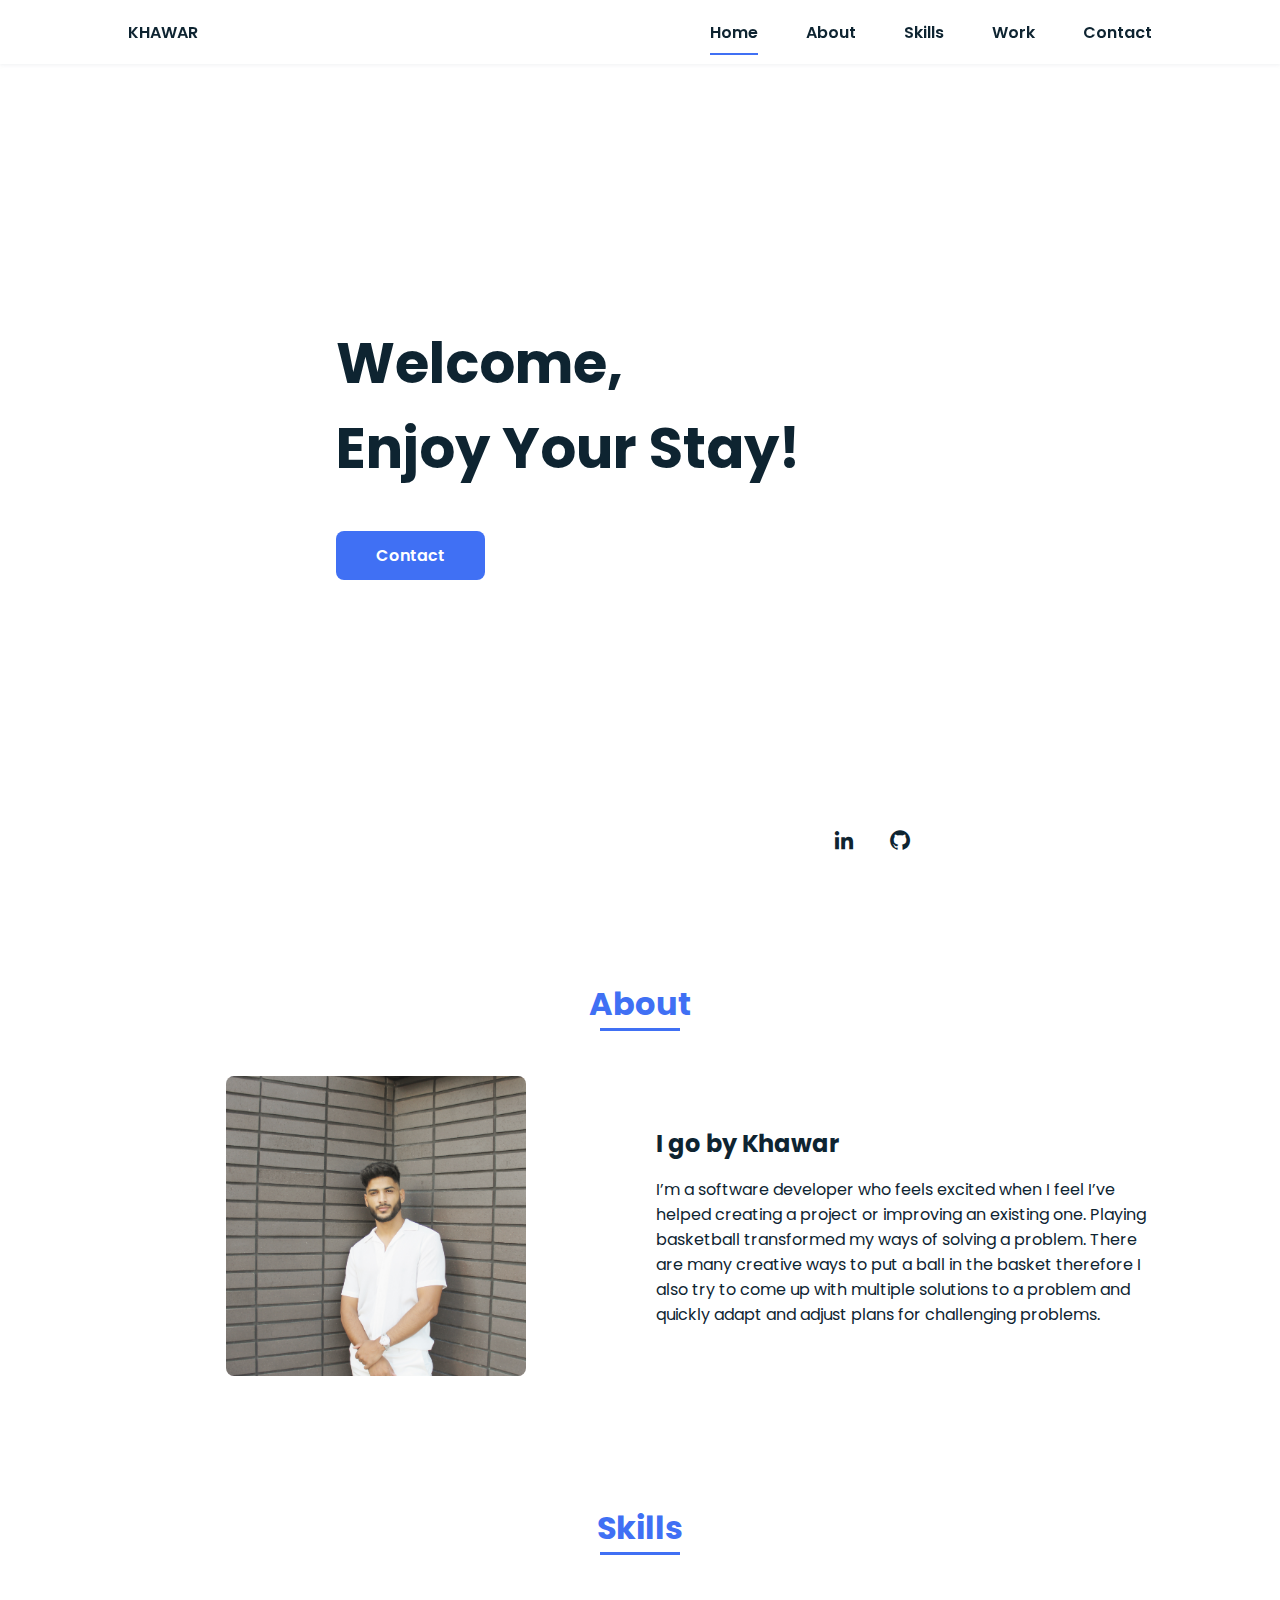
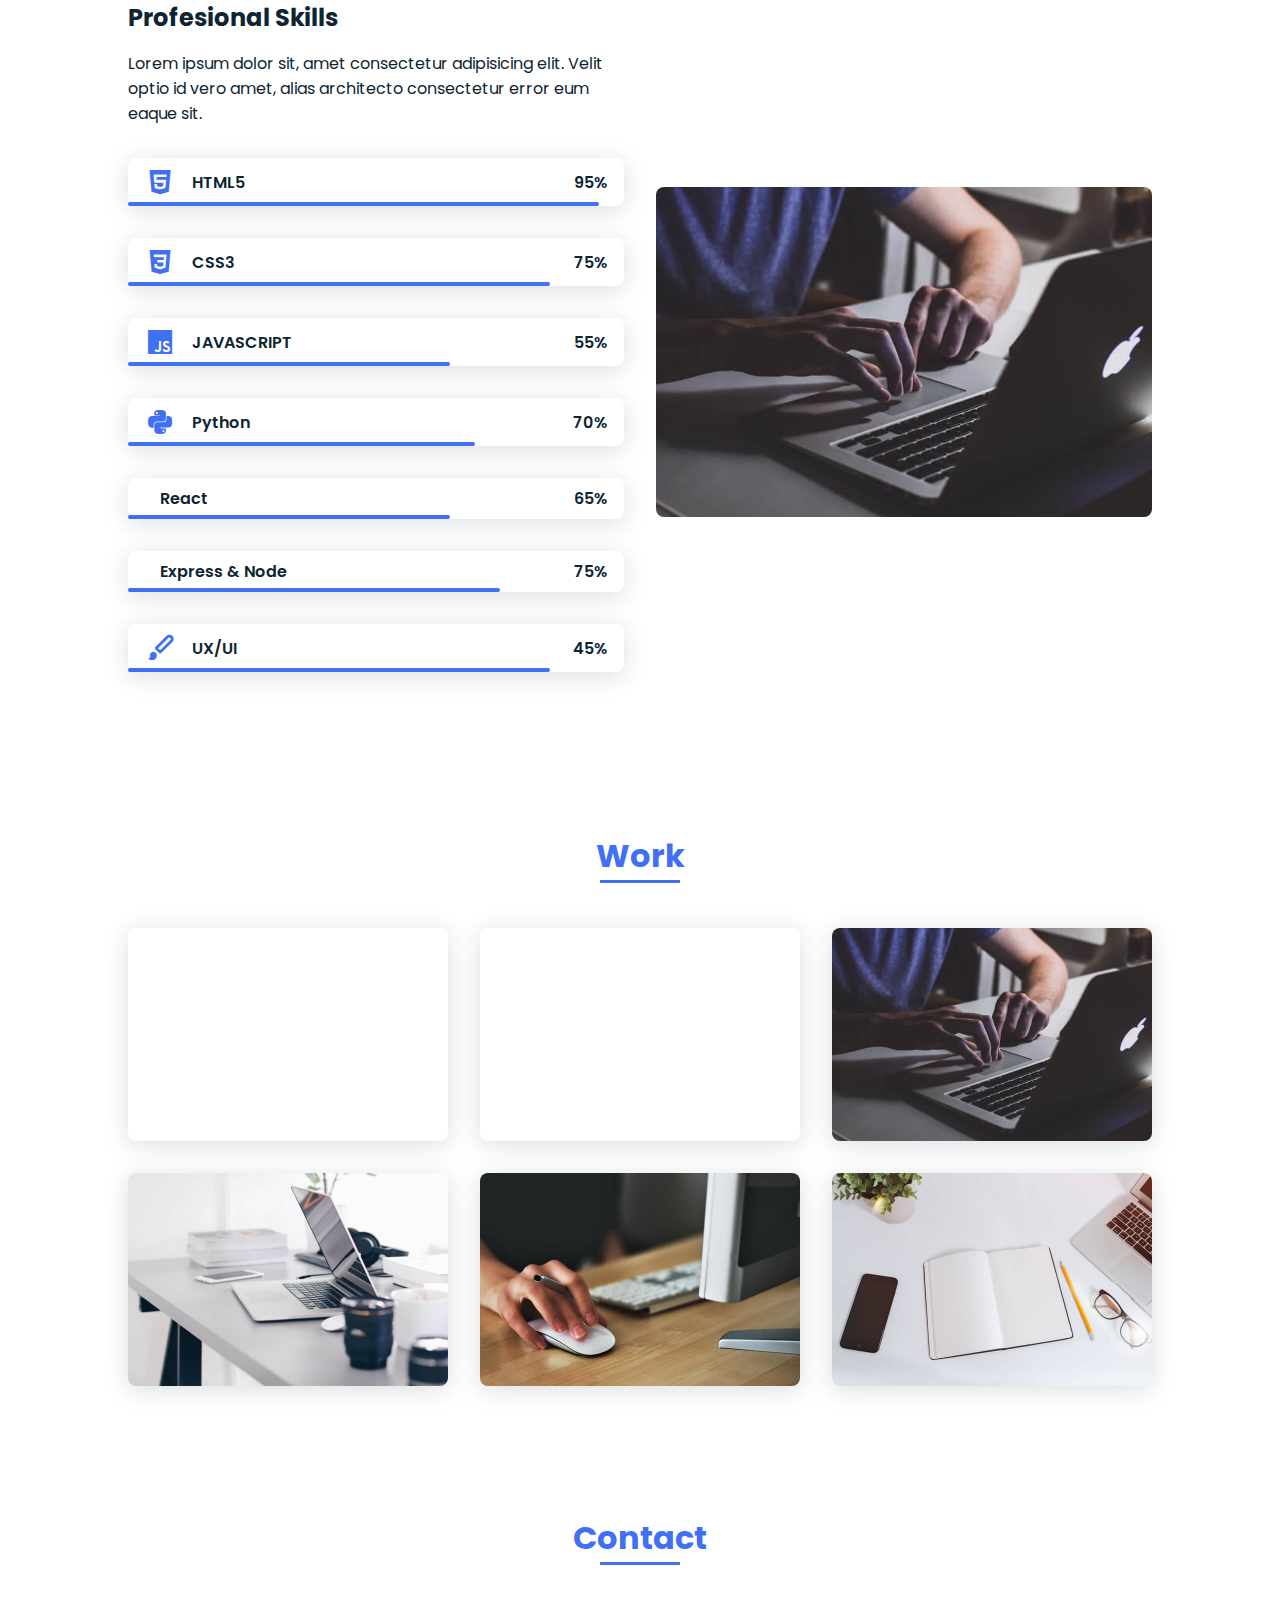
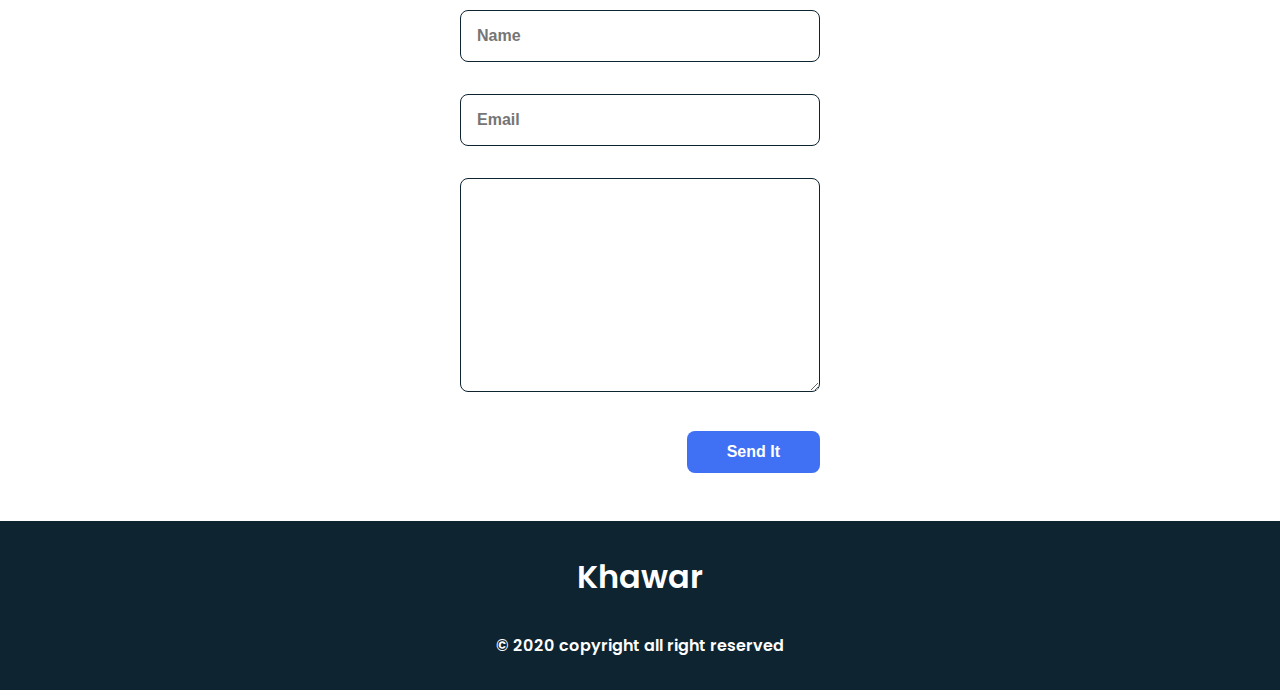
==== index.html @ 3abbe313 "wip second commit" ====
<!DOCTYPE html>
<html lang="en">
    <head>
        <meta charset="UTF-8">
        <meta name="viewport" content="width=device-width, initial-scale=1.0">

        <link rel="stylesheet" href="assets/css/styles.css">

        <!-- =====BOX ICONS===== -->
        <link href='https://cdn.jsdelivr.net/npm/boxicons@2.0.5/css/boxicons.min.css' rel='stylesheet'>

        <title>KHAWAR'S PORTFOLIO</title>
    </head>
    <body>
        <!--===== HEADER =====-->
        <header class="l-header">
            <nav class="nav bd-grid">
                <div>
                    <a href="#" class="nav__logo">KHAWAR</a>
                </div>

               

                <div class="nav__menu" id="nav-menu">
                    <ul class="nav__list">
                        <li class="nav__item"><a href="#home" class="nav__link active">Home</a></li>
                        <li class="nav__item"><a href="#about" class="nav__link">About</a></li>
                        <li class="nav__item"><a href="#skills" class="nav__link">Skills</a></li>
                        <li class="nav__item"><a href="#work" class="nav__link">Work</a></li>
                        <li class="nav__item"><a href="#contact" class="nav__link">Contact</a></li>
                    </ul>
                </div>

                <div class="nav__toggle" id="nav-toggle">
                    <i class='bx bx-menu'></i>
                </div>
            </nav>
        </header>

        <main class="l-main">
            <!--===== HOME =====-->
            <section class="home bd-grid" id="home">
                <div class="home__data">
                    <h1 class="home__title">Welcome,<br>Enjoy Your Stay!</h1>

                    <a href="#contact" class="button">Contact</a>
                </div>

                <div class="home__social">
                    <a href="https://www.linkedin.com/in/khawarrr" class="home__social-icon"><i class='bx bxl-linkedin'></i></a>
                    <a href="https://github.com/khawarrr" class="home__social-icon"><i class='bx bxl-github' ></i></a>
                </div>

            </section>

            <!--===== ABOUT =====-->
            <section class="about section " id="about">
                <h2 class="section-title">About</h2>

                <div class="about__container bd-grid">
                    <div class="about__img">
                        <img src="assets/img/profile.JPG" alt="">
                    </div>
                    
                    <div>
                        <h2 class="about__subtitle">I go by Khawar</h2>
                        <p class="about__text">I’m a software developer who feels excited when I feel I’ve helped creating a project 
                            or improving an existing one. Playing basketball transformed my ways of solving a problem. 
                            There are many creative ways to put a ball in the basket therefore I also try to come up with multiple
                             solutions to a problem and quickly adapt and adjust plans for challenging problems.</p>           
                    </div>                                   
                </div>
            </section>

            <!--===== SKILLS =====-->
            <section class="skills section" id="skills">
                <h2 class="section-title">Skills</h2>

                <div class="skills__container bd-grid">          
                    <div>
                        <h2 class="skills__subtitle">Profesional Skills</h2>
                        <p class="skills__text">Lorem ipsum dolor sit, amet consectetur adipisicing elit. Velit optio id vero amet, alias architecto consectetur error eum eaque sit.</p>
                        <div class="skills__data">
                            <div class="skills__names">
                                <i class='bx bxl-html5 skills__icon'></i>
                                <span class="skills__name">HTML5</span>
                            </div>
                            <div class="skills__bar skills__html">

                            </div>
                            <div>
                                <span class="skills__percentage">95%</span>
                            </div>
                        </div>
                        <div class="skills__data">
                            <div class="skills__names">
                                <i class='bx bxl-css3 skills__icon'></i>
                                <span class="skills__name">CSS3</span>
                            </div>
                            <div class="skills__bar skills__css">
                                
                            </div>
                            <div>
                                <span class="skills__percentage">75%</span>
                            </div>
                        </div>
                        <div class="skills__data">
                            <div class="skills__names">
                                <i class='bx bxl-javascript skills__icon' ></i>
                                <span class="skills__name">JAVASCRIPT</span>
                            </div>
                            <div class="skills__bar skills__js">
                                
                            </div>
                            <div>
                                <span class="skills__percentage">55%</span>
                            </div>
                        </div>
                        <div class="skills__data">
                            <div class="skills__names">
                                <i class='bx bxl-python skills__icon'></i>
                                <span class="skills__name">Python</span>
                            </div>
                            <div class="skills__bar skills__python">
                                
                            </div>
                            <div>
                                <span class="skills__percentage">70%</span>
                            </div>
                        </div>
                        <div class="skills__data">
                            <div class="skills__names">
                                <i class='bx  skills__icon'></i>
                                <span class="skills__name">React</span>
                            </div>
                            <div class="skills__bar skills__react">
                                
                            </div>
                            <div>
                                <span class="skills__percentage">65%</span>
                            </div>
                        </div>
                        <div class="skills__data">
                            <div class="skills__names">
                                <i class='bx  skills__icon'></i>
                                <span class="skills__name">Express & Node</span>
                            </div>
                            <div class="skills__bar skills__en">
                                
                            </div>
                            <div>
                                <span class="skills__percentage">75%</span>
                            </div>
                        </div>
                        <div class="skills__data">
                            <div class="skills__names">
                                <i class='bx bxs-paint skills__icon'></i>
                                <span class="skills__name">UX/UI</span>
                            </div>
                            <div class="skills__bar skills__ux">
                                
                            </div>
                            <div>
                                <span class="skills__percentage">45%</span>
                            </div>
                        </div>
                    </div>
                    
                    <div>              
                        <img src="assets/img/work3.jpg" alt="" class="skills__img">
                    </div>
                </div>
            </section>

            <!--===== WORK =====-->
            <section class="work section" id="work">
                <h2 class="section-title">Work</h2>

                <div class="work__container bd-grid">
                    <div class="work__img">
                        <a href="https://github.com/khawarrr/project1_minesweeper">
                        <img src="https://i.imgur.com/nJVCCZ7.png" alt=""></a>
                    </div>
                    <div class="work__img">
                        <a href="https://github.com/khawarrr/meme-project2">
                        <img src="https://i.imgur.com/jsTrEx3.png" alt=""></a>
                    </div>
                    <div class="work__img">
                        <img src="assets/img/work3.jpg" alt="">
                    </div>
                    <div class="work__img">
                        <img src="assets/img/work4.jpg" alt="">
                    </div>
                    <div class="work__img">
                        <img src="assets/img/work5.jpg" alt="">
                    </div>
                    <div class="work__img">
                        <img src="assets/img/work6.jpg" alt="">
                    </div>
                </div>
            </section>

            <!--===== CONTACT =====-->
            <section class="contact section" id="contact">
                <h2 class="section-title">Contact</h2>

                <div class="contact__container bd-grid">
                    <form action="" class="contact__form">
                        <input type="text" placeholder="Name" class="contact__input">
                        <input type="mail" placeholder="Email" class="contact__input">
                        <textarea name="" id="" cols="0" rows="10" class="contact__input"></textarea>
                        <input type="button" value="Send It" class="contact__button button">
                    </form>
                </div>
            </section>
        </main>

        <!--===== FOOTER =====-->
        <footer class="footer">
            <p class="footer__title">Khawar</p>
            <!-- <div class="footer__social">
                <a href="#" class="footer__icon"><i class='bx bxl-facebook' ></i></a>
                <a href="#" class="footer__icon"><i class='bx bxl-instagram' ></i></a>
                <a href="#" class="footer__icon"><i class='bx bxl-twitter' ></i></a>
            </div> -->
            <p>&#169; 2020 copyright all right reserved</p>
        </footer>


        <!--===== SCROLL REVEAL =====-->
        <script src="https://unpkg.com/scrollreveal"></script>

        <!--===== MAIN JS =====-->
        <script src="assets/js/main.js"></script>
    </body>
</html>
---- assets/css/styles.css ----
/*===== GOOGLE FONTS =====*/
@import url("https://fonts.googleapis.com/css2?family=Poppins:wght@400;600;700&display=swap");
/*===== VARIABLES CSS =====*/
:root{
  --header-height: 3rem;
  --font-semi: 600;
}

/*===== Colores =====*/
:root{
  --first-color: #4070F4;
  --second-color: #0E2431;
}




/*===== Fuente y tipografia =====*/
:root{
  --body-font: 'Poppins', sans-serif;
  --big-font-size: 2rem;
  --h2-font-size: 1.25rem;
  --normal-font-size: 0.938rem;
}
@media screen and (min-width: 768px){
  :root{
    --big-font-size: 3.5rem;
    --h2-font-size: 2rem;
    --normal-font-size: 1rem;
  }
}

/*===== Margenes =====*/
:root{
  --mb-1: 0.5rem;
  --mb-2: 1rem;
  --mb-3: 1.5rem;
  --mb-4: 2rem;
  --mb-5: 2.5rem;
  --mb-6: 3rem;
}

/*===== z index =====*/
:root{
  --z-back: -10;
  --z-normal: 1;
  --z-tooltip: 10;
  --z-fixed: 100;
}

/*===== BASE =====*/
*,::before,::after{
  box-sizing: border-box;
}
html{
  scroll-behavior: smooth;
}
body{
  margin: var(--header-height) 0 0 0;
  font-family: var(--body-font);
  font-size: var(--normal-font-size);
  color: var(--second-color);
}
h1,h2,p{
  margin: 0;
}
ul{
  margin: 0;
  padding: 0;
  list-style: none;
}
a{
  text-decoration: none;
}
img{
  max-width: 100%;
  height: auto;
  display: block;
}

/*===== CLASS CSS ===== */
.section-title{
  position: relative;
  font-size: var(--h2-font-size);
  color: var(--first-color);
  margin-top: var(--mb-2);
  margin-bottom: var(--mb-4);
  text-align: center;
}
.section-title::after{
  position: absolute;
  content: "";
  width: 64px;
  height: 0.18rem;
  left: 0;
  right: 0;
  margin: auto;
  top: 2rem;
  background-color: var(--first-color);
}
.section{
  padding-top: 3rem;
  padding-bottom: 2rem;
}

/*===== LAYOUT =====*/
.bd-grid{
  max-width: 1024px;
  display: grid;
  grid-template-columns: 100%;
  grid-column-gap: 2rem;
  width: calc(100% - 2rem);
  margin-left: var(--mb-2);
  margin-right: var(--mb-2);
}
.l-header{
  width: 100%;
  position: fixed;
  top: 0;
  left: 0;
  z-index: var(--z-fixed);
  background-color: #fff;
  box-shadow: 0 1px 4px rgba(146,161,176,.15);
}

/*===== NAV =====*/
.nav{
  height: var(--header-height);
  display: flex;
  justify-content: space-between;
  align-items: center;
  font-weight: var(--font-semi);
}
@media screen and (max-width: 768px){
  .nav__menu{
    position: fixed;
    top: var(--header-height);
    right: -100%;
    width: 80%;
    height: 100%;
    padding: 2rem;
    background-color: var(--second-color);
    transition: .5s;
  }
}
.nav__item{
  margin-bottom: var(--mb-4);
}
.nav__link{
  position: relative;
  color: #fff;
}
.nav__link:hover{
  position: relative;
}
.nav__link:hover::after{
  position: absolute;
  content: "";
  width: 100%;
  height: 0.18rem;
  left: 0;
  top: 2rem;
  background-color: var(--first-color);
}
.nav__logo{
  color: var(--second-color);
}
.nav__toggle{
  color: var(--second-color);
  font-size: 1.5rem;
  cursor: pointer;
}

/*Active menu*/
.active::after{
  position: absolute;
  content: "";
  width: 100%;
  height: 0.18rem;
  left: 0;
  top: 2rem;
  background-color: var(--first-color);
}

/*=== Show menu ===*/
.show{
  right: 0;
}

/*===== HOME =====*/
.home{
  height: calc(100vh - 3rem);
  row-gap: 1rem;
}
.home__data{
  align-self: center;
}
.home__title{
  font-size: var(--big-font-size);
  margin-bottom: var(--mb-5);
}
.home__title-color{
  color: var(--first-color);
}
.home__social{
  display: flex;
  flex-direction: column;
}
.home__social-icon{
  width: max-content;
  margin-bottom: var(--mb-2);
  font-size: 1.5rem;
  color: var(--second-color);
}
.home__social-icon:hover{
  color: var(--first-color);
}
.home__img{
  position: absolute;
  right: 0;
  bottom: 0;
  width: 295px;
}

/*BUTTONS*/
.button{
  display: inline-block;
  background-color: var(--first-color);
  color: #fff;
  padding: .75rem 2.5rem;
  font-weight: var(--font-semi);
  border-radius: .5rem;
}
.button:hover{
  box-shadow: 0 10px 36px rgba(0,0,0,.15);
}

/* ===== ABOUT =====*/
.about__container{
  row-gap: 2rem;
  text-align: center;
}
.about__subtitle{
  margin-bottom: var(--mb-2);
}
.about__img{
  justify-self: center;
}
.about__img img{
  width: 200px;
  border-radius: .5rem;
}

/* ===== SKILLS =====*/
.skills__container{
  row-gap: 2rem;
  text-align: center;
}
.skills__subtitle{
  margin-bottom: var(--mb-2);
}
.skills__text{
  margin-bottom: var(--mb-4);
}
.skills__data{
  display: flex;
  justify-content: space-between;
  align-items: center;
  position: relative;
  font-weight: var(--font-semi);
  padding: .5rem 1rem;
  margin-bottom: var(--mb-4);
  border-radius: .5rem;
  box-shadow: 0 4px 25px rgba(14,36,49,.15);
}
.skills__icon{
  font-size: 2rem;
  margin-right: var(--mb-2);
  color: var(--first-color);
}
.skills__names{
  display: flex;
  align-items: center;
}
.skills__bar{
  position: absolute;
  left: 0;
  bottom: 0;
  background-color: var(--first-color);
  height: .25rem;
  border-radius: .5rem;
  z-index: var(--z-back);
}
.skills__html{
  width: 95%;
}
.skills__css{
  width: 85%;
}
.skills__js{
  width: 65%;
}
.skills__python{
  width: 70%;
}
.skills__react{
  width: 65%;
}
.skills__en{
  width: 75%;
}
.skills__ux{
  width: 85%;
}
.skills__img{
  border-radius: .5rem;
}

/* ===== WORK =====*/
.work__container{
  row-gap: 2rem;
}
.work__img{
  box-shadow: 0 4px 25px rgba(14,36,49,.15);
  border-radius: .5rem;
  overflow: hidden;
}
.work__img img{
  transition: 1s;
  cursor: pointer;
}
.work__img img:hover{
  transform: scale(1.1);
}

/* ===== CONTACT =====*/
.contact__input{
  width: 100%;
  font-size: var(--normal-font-size);
  font-weight: var(--font-semi);
  padding: 1rem;
  border-radius: .5rem;
  border: 1.5px solid var(--second-color);
  outline: none;
  margin-bottom: var(--mb-4);
}
.contact__button{
  display: block;
  border: none;
  outline: none;
  font-size: var(--normal-font-size);
  cursor: pointer;
  margin-left: auto;
}

/* ===== FOOTER =====*/
.footer{
  background-color: var(--second-color);
  color: #fff;
  text-align: center;
  font-weight: var(--font-semi);
  padding: 2rem 0;
}
.footer__title{
  font-size: 2rem;
  margin-bottom: var(--mb-4);
}
.footer__social{
  margin-bottom: var(--mb-4);
}
.footer__icon{
  font-size: 1.5rem;
  color: #fff;
  margin: 0 var(--mb-2)
}

/* ===== MEDIA QUERIES=====*/
@media screen and (min-width: 768px){
  body{
    margin: 0;
  }
  .section{
    padding-top: 4rem;
    padding-bottom: 3rem;
  }
  .section-title{
    margin-bottom: var(--mb-6);
  }
  .section-title::after{
    width: 80px;
    top: 3rem;
  }

  .nav{
    height: calc(var(--header-height) + 1rem);
  }
  .nav__list{
    display: flex;
    padding-top: 0;
  }
  .nav__item{
    margin-left: var(--mb-6);
    margin-bottom: 0;
  }
  .nav__toggle{
    display: none;
  }
  .nav__link{
    color: var(--second-color);
  }

  .home{
    height: 100vh;
    display: flex;
    justify-content: center;
    align-items: center;
  }
  
  .home__social{
    padding-top: 0;
    padding-bottom: 2.5rem;
    flex-direction: row;
    align-self: flex-end;
  }
  .home__social-icon{
    margin-bottom: 0;
    margin-right: var(--mb-4);
  }
  .home__img{
    width: 457px;
    bottom: 15%;
  }

  .about__container, .skills__container{
    grid-template-columns: repeat(2,1fr);
    align-items: center;
    text-align: initial;
  }
  .about__img img{
    width: 300px;
  }
  .work__container{
    grid-template-columns: repeat(3, 1fr);
    grid-template-rows: repeat(2,1fr);
    column-gap: 2rem;
  }
  .work__container > img{
  max-width:100%;
  max-height:100%;
  }

  .contact__form{
    width: 360px;
  }
  .contact__container{
    justify-items: center;
  }
}

@media screen and (min-width: 1024px){
  .bd-grid{
    margin-left: auto;
    margin-right: auto;
  }
  .home__img{
    right: 10%;
  }
}
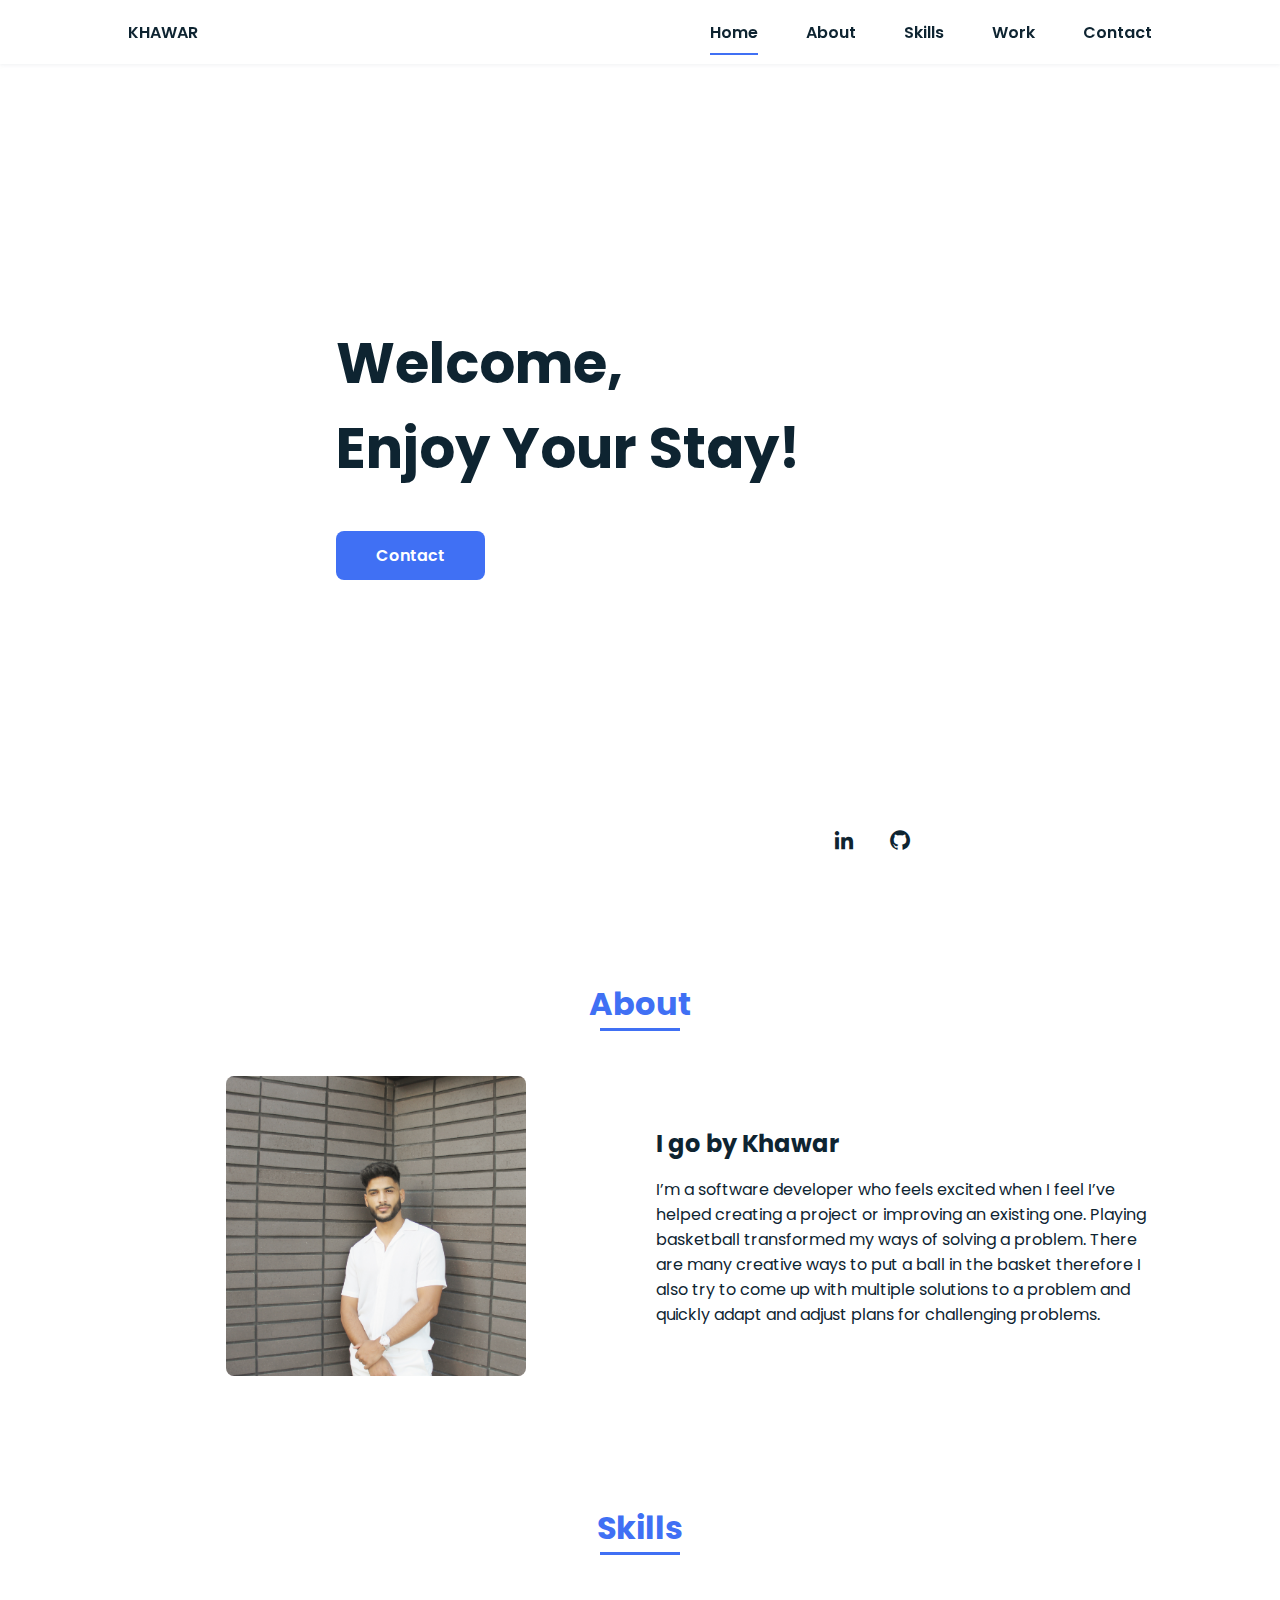
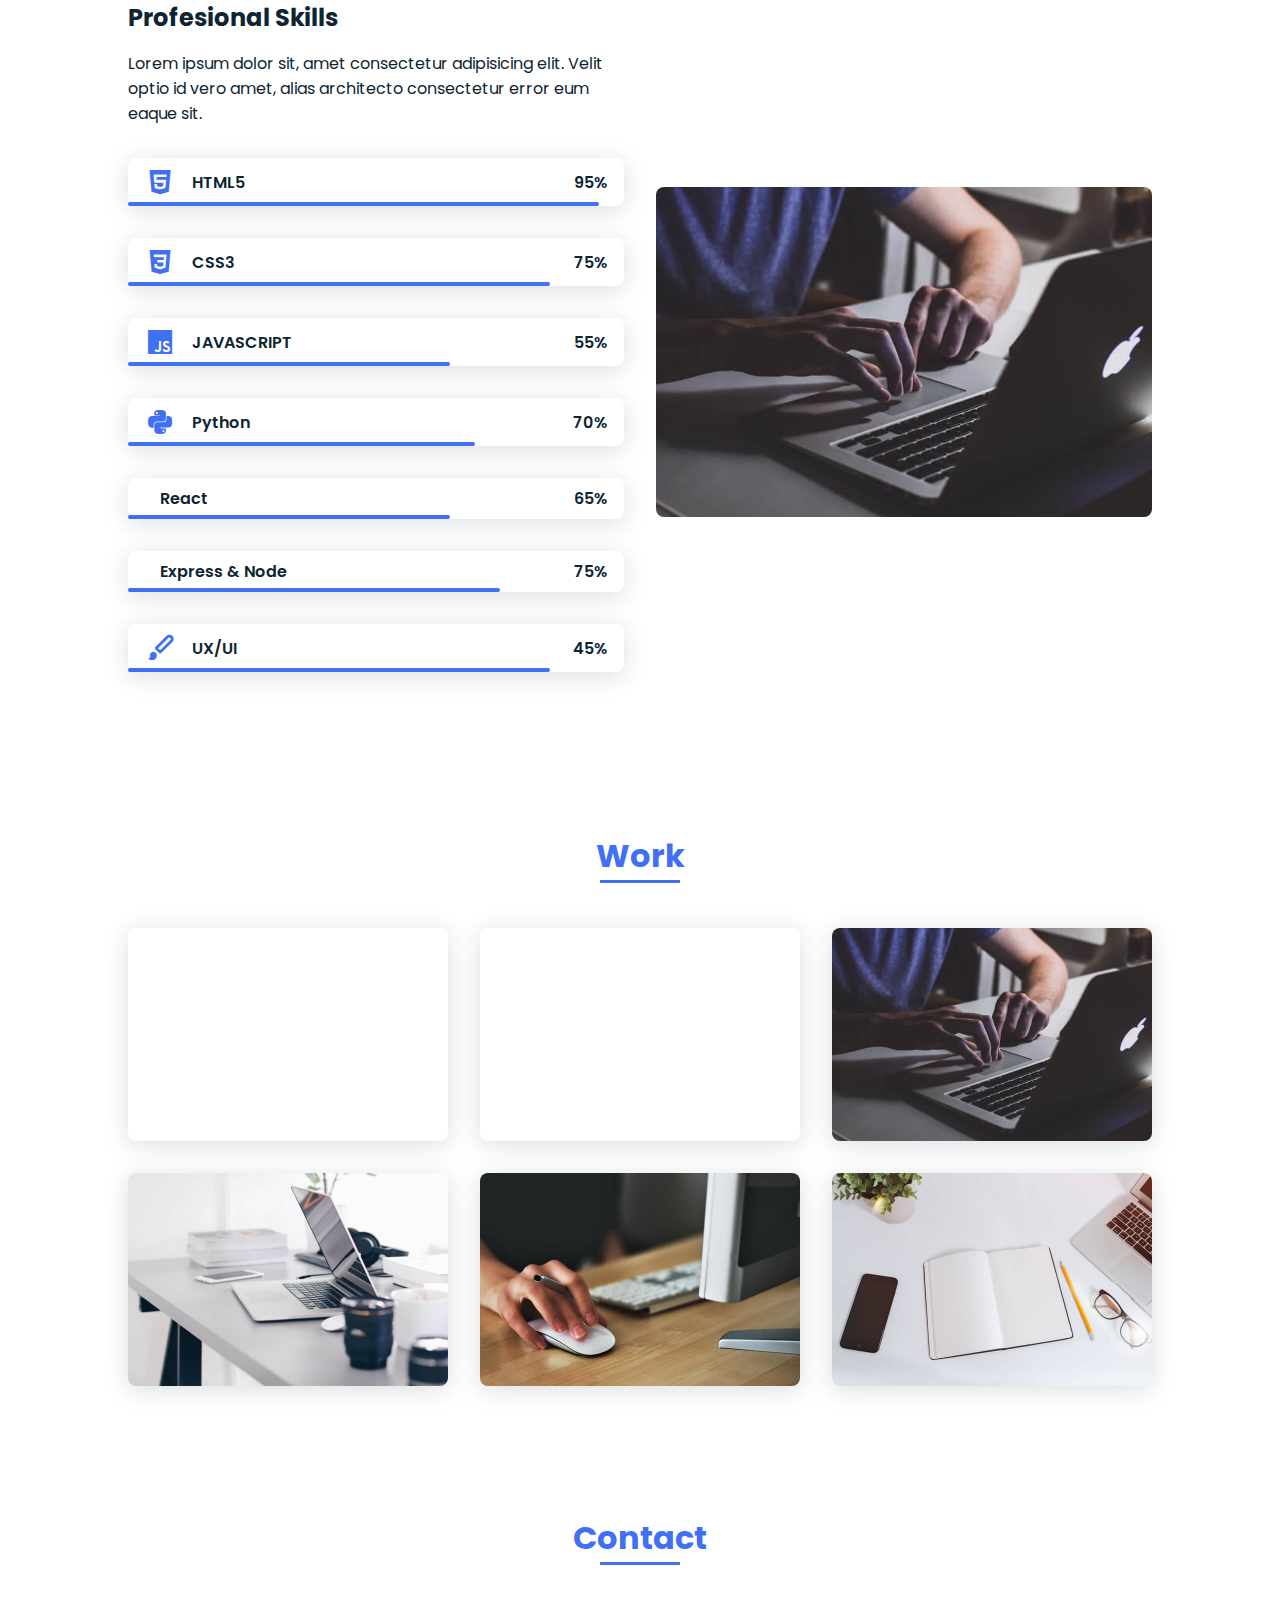
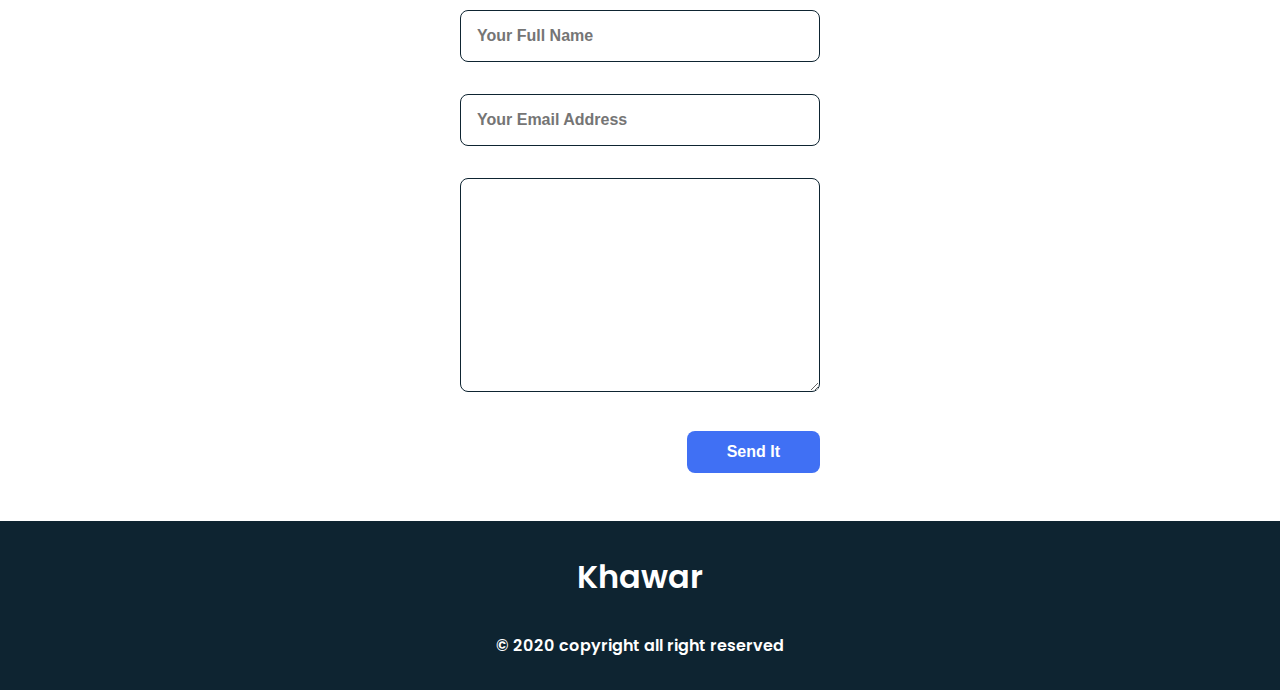
==== commit 0b058764: "email should work" ====
--- a/index.html
+++ b/index.html
@@ -205,11 +205,11 @@
                 <h2 class="section-title">Contact</h2>
 
                 <div class="contact__container bd-grid">
-                    <form action="" class="contact__form">
-                        <input type="text" placeholder="Name" class="contact__input">
-                        <input type="mail" placeholder="Email" class="contact__input">
+                    <form action="https://formsubmit.co/mkhawar0907@gmail.com" method="POST" class="contact__form">
+                        <input type="text" name="Name" placeholder="Your Full Name" required class="contact__input">
+                        <input type="email" name="Email" placeholder="Your Email Address" required class="contact__input">
                         <textarea name="" id="" cols="0" rows="10" class="contact__input"></textarea>
-                        <input type="button" value="Send It" class="contact__button button">
+                        <button type="submit"  class="contact__button button">Send It</button>
                     </form>
                 </div>
             </section>
@@ -218,11 +218,7 @@
         <!--===== FOOTER =====-->
         <footer class="footer">
             <p class="footer__title">Khawar</p>
-            <!-- <div class="footer__social">
-                <a href="#" class="footer__icon"><i class='bx bxl-facebook' ></i></a>
-                <a href="#" class="footer__icon"><i class='bx bxl-instagram' ></i></a>
-                <a href="#" class="footer__icon"><i class='bx bxl-twitter' ></i></a>
-            </div> -->
+
             <p>&#169; 2020 copyright all right reserved</p>
         </footer>
 
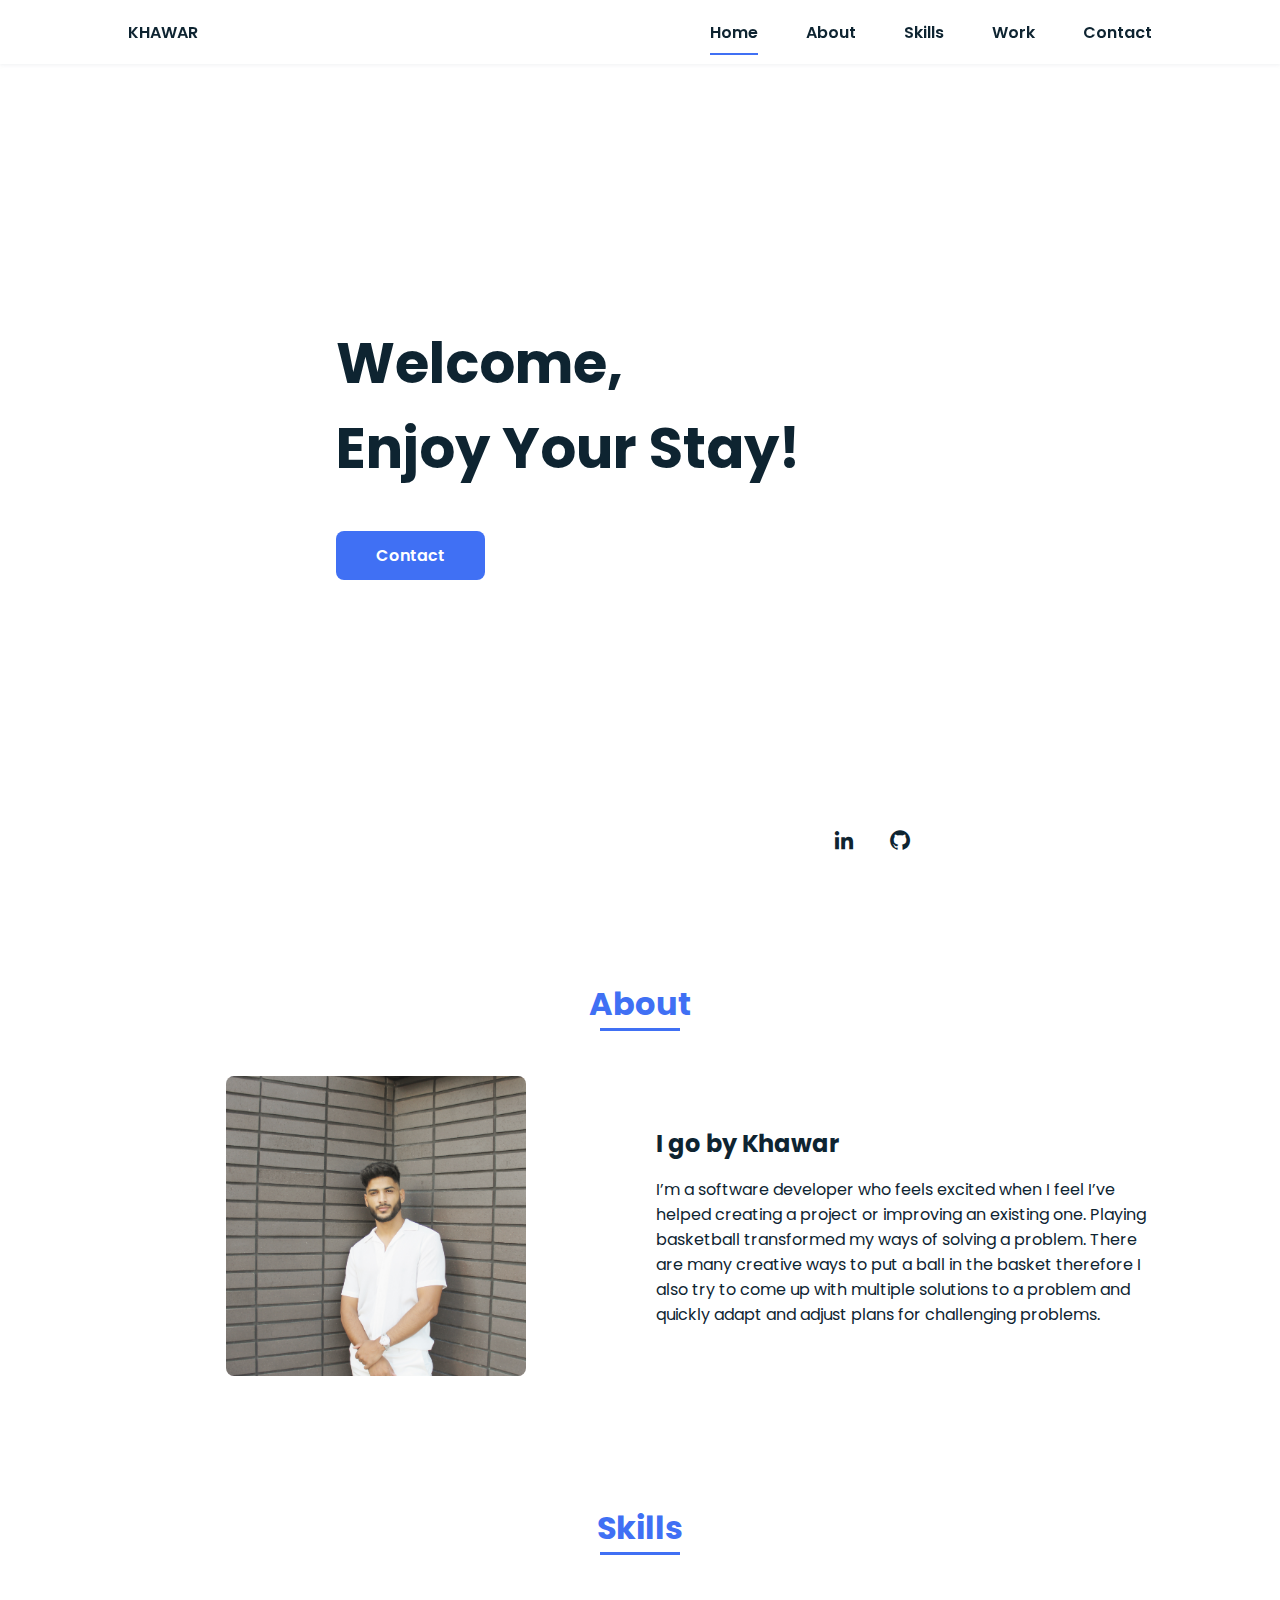
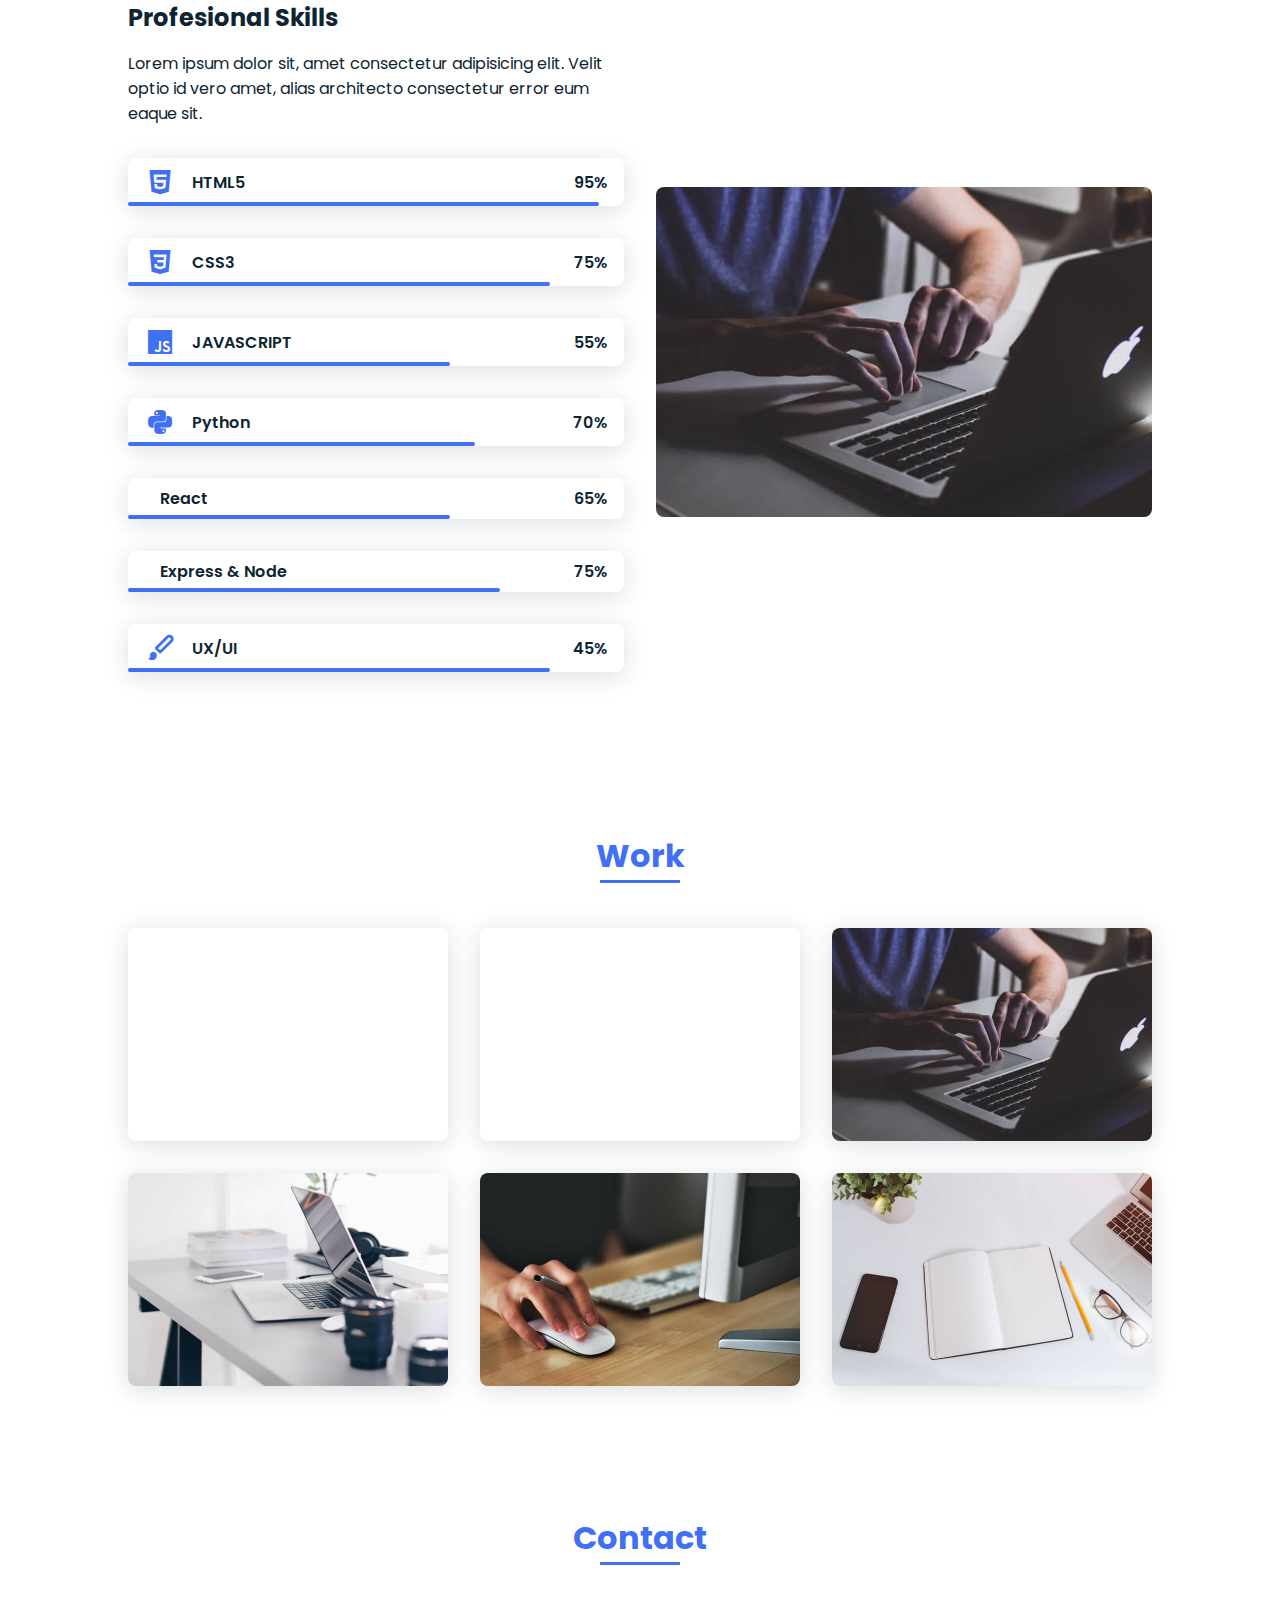
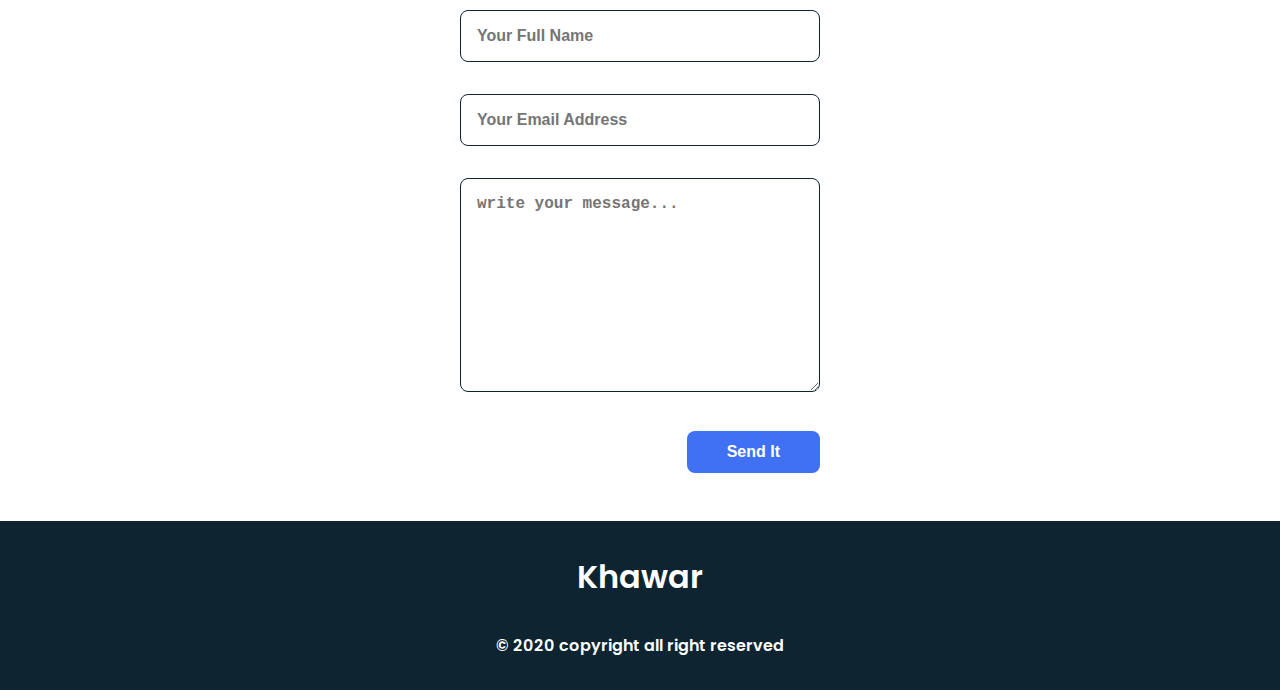
==== commit 883f607b: "textarea" ====
--- a/index.html
+++ b/index.html
@@ -208,7 +208,8 @@
                     <form action="https://formsubmit.co/mkhawar0907@gmail.com" method="POST" class="contact__form">
                         <input type="text" name="Name" placeholder="Your Full Name" required class="contact__input">
                         <input type="email" name="Email" placeholder="Your Email Address" required class="contact__input">
-                        <textarea name="" id="" cols="0" rows="10" class="contact__input"></textarea>
+                        <input type="hidden" name="_next" value="https://khawarrr.github.io/portfolio/thankyou.html">
+                        <textarea  type="text" placeholder="write your message..." cols="0" rows="10" class="contact__input"></textarea>
                         <button type="submit"  class="contact__button button">Send It</button>
                     </form>
                 </div>
--- a/assets/css/styles.css
+++ b/assets/css/styles.css
@@ -466,3 +466,11 @@
     right: 10%;
   }
 }
+
+
+.thankyou {
+  justify-content: center;
+  align-items: center;
+  text-align: center;
+  margin-top: 30%;
+}
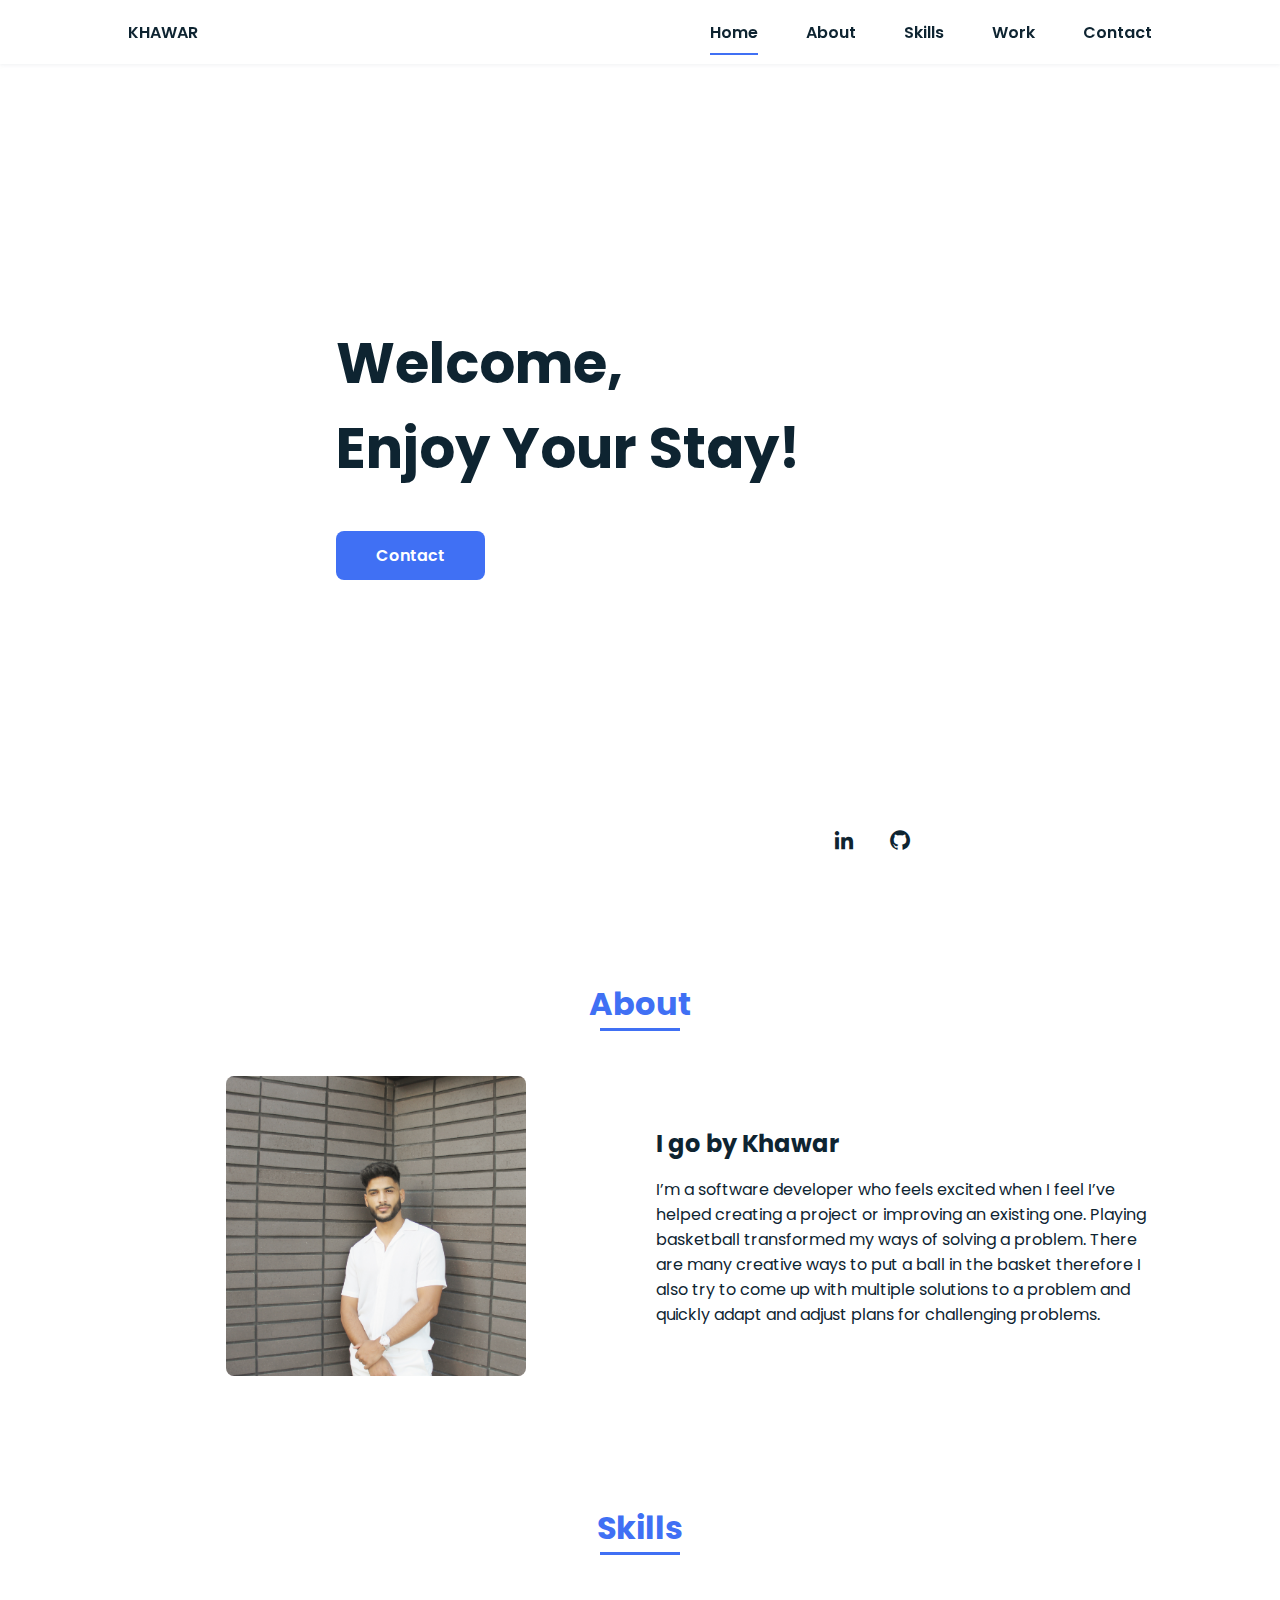
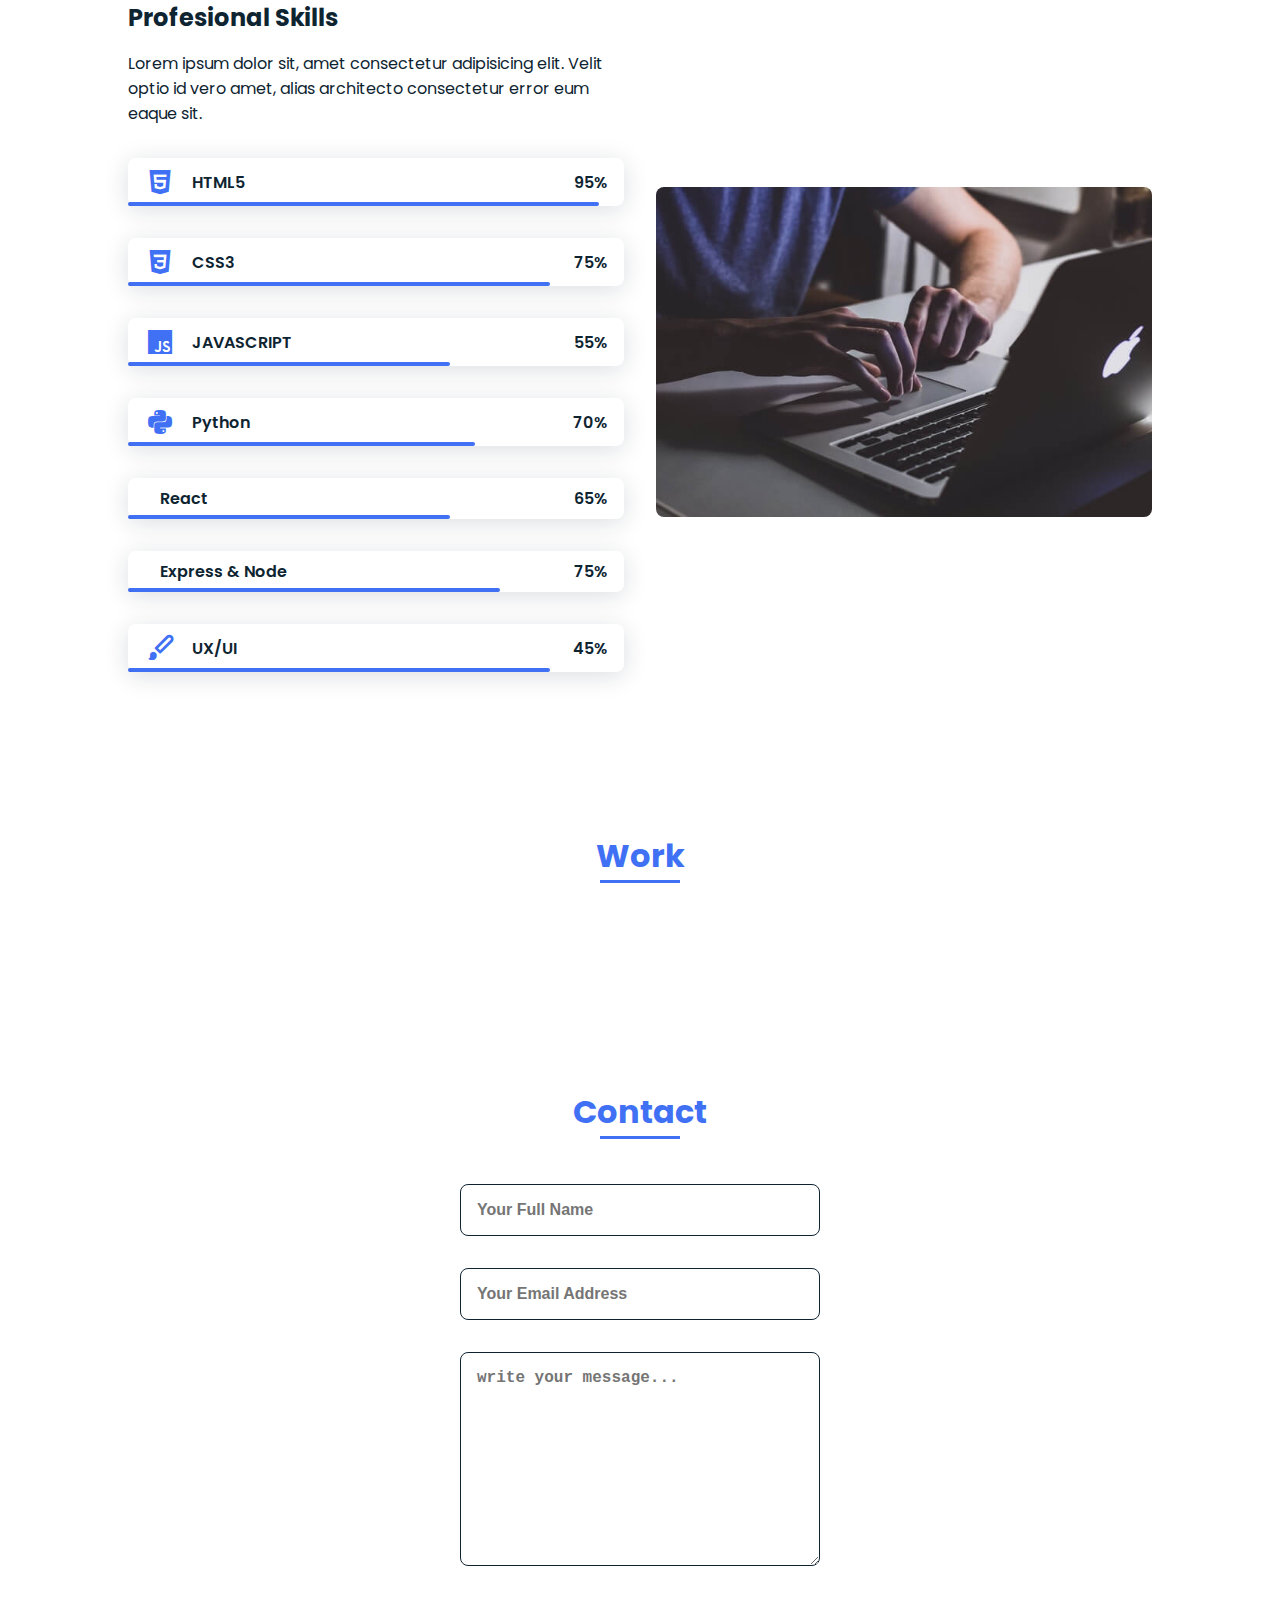
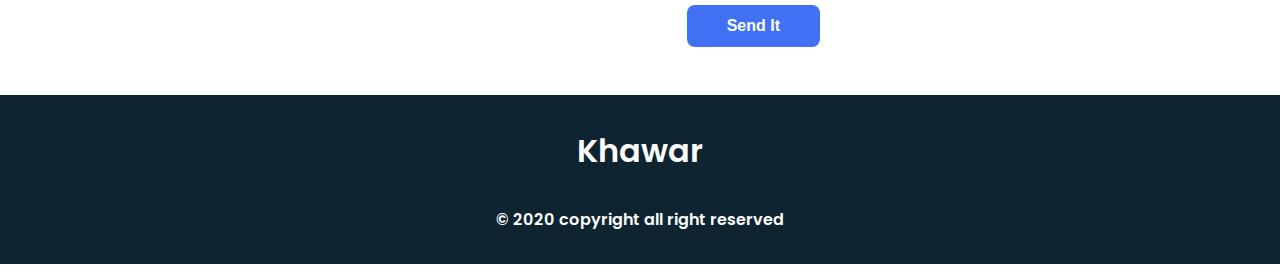
==== commit 6ea338d6: "updated projects" ====
--- a/index.html
+++ b/index.html
@@ -186,17 +186,20 @@
                         <img src="https://i.imgur.com/jsTrEx3.png" alt=""></a>
                     </div>
                     <div class="work__img">
-                        <img src="assets/img/work3.jpg" alt="">
-                    </div>
-                    <div class="work__img">
-                        <img src="assets/img/work4.jpg" alt="">
-                    </div>
-                    <div class="work__img">
-                        <img src="assets/img/work5.jpg" alt="">
-                    </div>
-                    <div class="work__img">
+                        <a href="https://github.com/imthedude2351/GameChanger">
+                        <img src="https://i.imgur.com/8nOH20Q.png" alt=""></a>
+                    </div>
+                    <div class="work__img">
+                        <a href="https://github.com/khawarrr/snapchat-clone">
+                        <img src="https://i.imgur.com/M2xYcRT.png" alt=""></a>
+                    </div>
+                    <div class="work__img">
+                        <a href="https://github.com/mkhawark/blog_react"></a>
+                        <img src="https://i.imgur.com/GrCivYH.png" alt="">
+                    </div>
+                    <!-- <div class="work__img">
                         <img src="assets/img/work6.jpg" alt="">
-                    </div>
+                    </div> -->
                 </div>
             </section>
 
